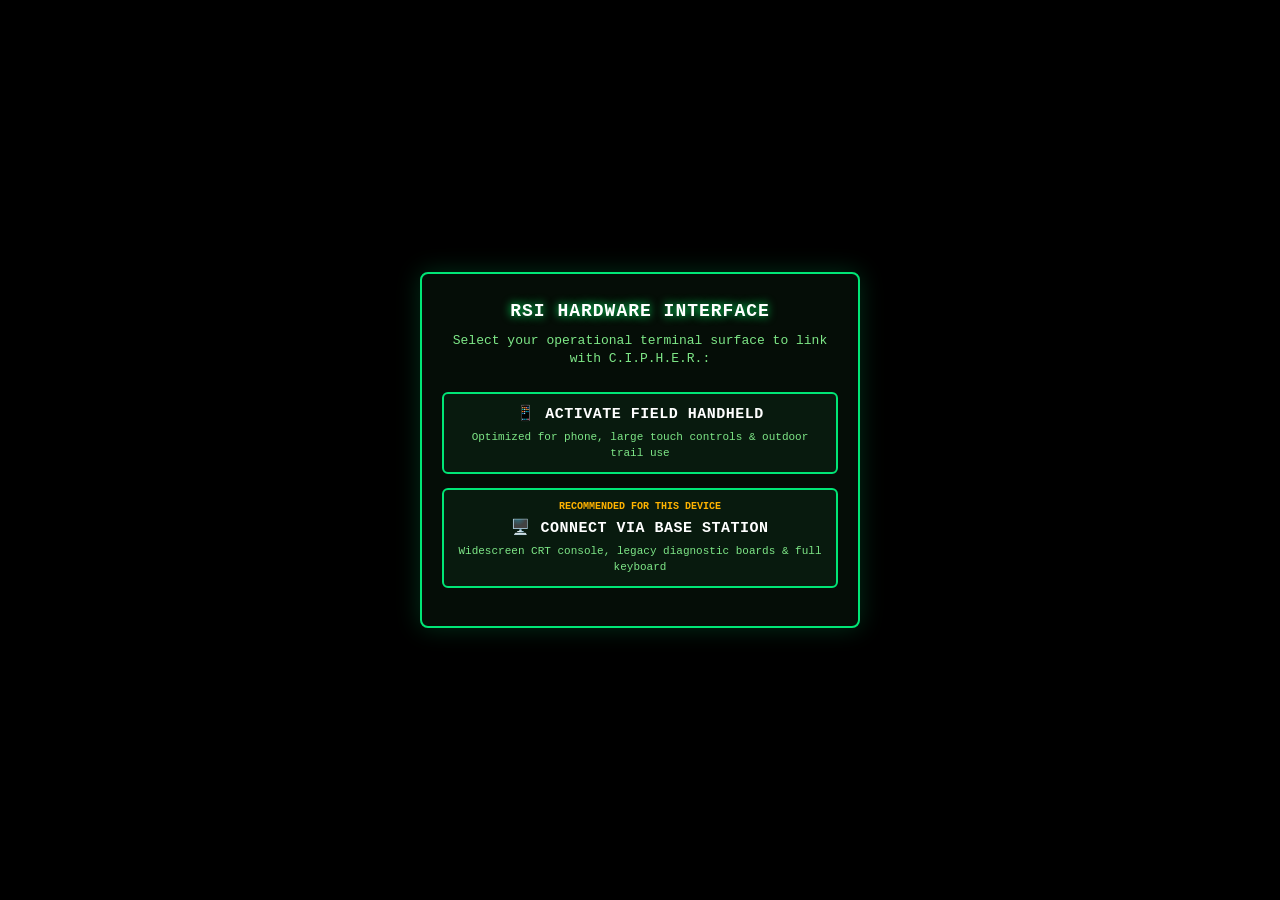
==== index.html @ c330252d "Add initial HTML structure for C.I.P.H.E.R. interface" ====
<!DOCTYPE html>
<html lang="en">
<head>
  <meta charset="UTF-8">
  <meta name="viewport" content="width=device-width, initial-scale=1.0, maximum-scale=1.0, user-scalable=no">
  <title>C.I.P.H.E.R. // Access Protocol</title>
  <link rel="stylesheet" href="css/cipher-style.css?v=3.80">
  <style>
    :root {
      --crt-bg: #050d07;
      --crt-text-dim: #7ee787;
      --crt-text-bright: #00ff66;
      --crt-amber: #ffb300;
      --crt-border: #1b5e20;
      --crt-border-bright: #00e676;
    }

    body {
      margin: 0;
      padding: 0;
      background-color: #000000;
      color: var(--crt-text-bright);
      font-family: 'Courier New', Courier, monospace;
      height: 100dvh;
      display: flex;
      align-items: center;
      justify-content: center;
      box-sizing: border-box;
      padding: 16px;
    }

    .gateway-card {
      width: 100%;
      max-width: 440px;
      background-color: var(--crt-bg);
      border: 2px solid var(--crt-border-bright);
      border-radius: 8px;
      padding: 24px 20px;
      box-shadow: 0 0 25px rgba(0, 230, 118, 0.2);
      text-align: center;
      box-sizing: border-box;
    }

    .gateway-title {
      font-size: 18px;
      font-weight: 900;
      letter-spacing: 1px;
      margin-bottom: 8px;
      color: #ffffff;
      text-shadow: 0 0 10px var(--crt-text-bright);
    }

    .gateway-subtitle {
      font-size: 13px;
      color: var(--crt-text-dim);
      margin-bottom: 24px;
      line-height: 1.4;
    }

    .surface-choice-btn {
      display: flex;
      flex-direction: column;
      align-items: center;
      justify-content: center;
      width: 100%;
      min-height: 64px;
      margin-bottom: 14px;
      background-color: #081a0e;
      border: 2px solid var(--crt-border-bright);
      border-radius: 6px;
      color: #ffffff;
      font-family: inherit;
      cursor: pointer;
      text-decoration: none;
      box-sizing: border-box;
      padding: 10px 14px;
      touch-action: manipulation;
    }

    .surface-choice-btn:active {
      background-color: var(--crt-border-bright);
      color: #000000;
    }

    .btn-headline {
      font-size: 15px;
      font-weight: 900;
      letter-spacing: 0.5px;
      margin-bottom: 4px;
    }

    .btn-subtext {
      font-size: 11px;
      color: var(--crt-text-dim);
    }
    .surface-choice-btn:active .btn-subtext {
      color: #000000;
    }

    .recommended-badge {
      font-size: 10px;
      color: var(--crt-amber);
      font-weight: bold;
      margin-bottom: 4px;
      text-transform: uppercase;
    }
  </style>
</head>
<body>

  <div class="gateway-card">
    <div class="gateway-title">RSI HARDWARE INTERFACE</div>
    <div class="gateway-subtitle">
      Select your operational terminal surface to link with C.I.P.H.E.R.:
    </div>

    <!-- Handheld Choice (Mobile-Optimized) -->
    <a href="mobile/index.html" class="surface-choice-btn" id="btn-handheld-choice">
      <span class="recommended-badge" id="badge-handheld" style="display: none;">RECOMMENDED FOR THIS DEVICE</span>
      <span class="btn-headline">📱 ACTIVATE FIELD HANDHELD</span>
      <span class="btn-subtext">Optimized for phone, large touch controls & outdoor trail use</span>
    </a>

    <!-- Base Station Choice (Desktop-Optimized) -->
    <a href="desktop/index.html" class="surface-choice-btn" id="btn-station-choice">
      <span class="recommended-badge" id="badge-station" style="display: none;">RECOMMENDED FOR THIS DEVICE</span>
      <span class="btn-headline">🖥️ CONNECT VIA BASE STATION</span>
      <span class="btn-subtext">Widescreen CRT console, legacy diagnostic boards & full keyboard</span>
    </a>
  </div>

  <script>
    // In-universe auto-detection
    const isMobile = /Android|iPhone|iPad|iPod|webOS|BlackBerry|IEMobile|Opera Mini/i.test(navigator.userAgent) 
                     || (window.innerWidth <= 768);

    if (isMobile) {
      document.getElementById('badge-handheld').style.display = 'block';
    } else {
      document.getElementById('badge-station').style.display = 'block';
    }
  </script>
</body>
</html>
---- css/cipher-style.css ----
/* ==========================================================================
   C.I.P.H.E.R. SYSTEM STYLESHEET (v3.7-LEGACY-PARITY)
   Faithful Restoration of v2.7 Usability, Cards, Typography & Font Scaling
   ========================================================================== */

:root {
  /* High-Contrast Palette (v2.7 Parity) */
  --bg-primary: #050a06;
  --bg-surface: #0a140d;
  --bg-surface-raised: #0f1e14;
  --bg-card: #0c1810;
  --border-color: #173320;
  --border-bright: #00e676;
  --border-card: #1b3822;
  
  /* Text Contrast Hierarchy */
  --text-main: #ffffff;
  --text-bright: #00e676;
  --text-dim: #7cfc9a;
  --accent-amber: #ffb300;
  --accent-alert: #ff5252;
  --accent-cyan: #38bdf8;
  
  /* Typography */
  --font-mono: 'Courier New', Courier, monospace;
  --font-ui: -apple-system, BlinkMacSystemFont, "Segoe UI", Roboto, Helvetica, Arial, sans-serif;

  /* Font Scaling Engine (Driven by Profile Menu) */
  --font-scale: 1;
  --font-base: calc(15px * var(--font-scale));
  --font-sm: calc(13px * var(--font-scale));
  --font-md: calc(16px * var(--font-scale));
  --font-lg: calc(19px * var(--font-scale));
  --font-xl: calc(23px * var(--font-scale));
}

/* Global Font Tiers */
html.font-large, body.font-large { --font-scale: 1.15; }
html.font-xl, body.font-xl { --font-scale: 1.32; }

/* Blueprint Theme */
body.theme-blueprint {
  --bg-primary: #060d17;
  --bg-surface: #0c1829;
  --bg-surface-raised: #14253d;
  --bg-card: #0f1e33;
  --border-color: #1e3a61;
  --border-bright: #38bdf8;
  --border-card: #204169;
  --text-main: #ffffff;
  --text-bright: #38bdf8;
  --text-dim: #bae6fd;
  --accent-amber: #fbbf24;
  --accent-alert: #f87171;
}

* {
  box-sizing: border-box;
  margin: 0;
  padding: 0;
  -webkit-tap-highlight-color: transparent;
}

html, body {
  width: 100%;
  height: 100dvh;
  background-color: var(--bg-primary);
  color: var(--text-main);
  font-family: var(--font-ui);
  font-size: var(--font-base);
  line-height: 1.45;
  overflow: hidden;
  user-select: none;
  touch-action: manipulation;
}

.sr-only {
  position: absolute;
  width: 1px;
  height: 1px;
  padding: 0;
  margin: -1px;
  overflow: hidden;
  clip: rect(0, 0, 0, 0);
  white-space: nowrap;
  border: 0;
}

.app-container {
  display: flex;
  flex-direction: column;
  width: 100%;
  max-width: 650px;
  height: 100dvh;
  margin: 0 auto;
  border-left: 1px solid var(--border-color);
  border-right: 1px solid var(--border-color);
  position: relative;
  background-color: var(--bg-primary);
}

/* v2.7 Header Bar */
.status-header {
  padding: 8px 12px;
  border-bottom: 1px solid var(--border-color);
  background-color: var(--bg-surface);
  display: flex;
  justify-content: space-between;
  align-items: center;
  white-space: nowrap;
  flex-shrink: 0;
}

.status-header .brand-title {
  color: var(--text-bright);
  font-family: var(--font-mono);
  font-size: var(--font-sm);
  font-weight: bold;
}

.header-status-pill {
  border: 1px solid var(--border-bright);
  padding: 2px 8px;
  border-radius: 4px;
  color: var(--text-bright);
  font-family: var(--font-mono);
  font-size: 11px;
  font-weight: bold;
  display: inline-flex;
  align-items: center;
  gap: 6px;
}

.header-status-pill .dot {
  width: 8px;
  height: 8px;
  border-radius: 50%;
  background-color: var(--text-bright);
  box-shadow: 0 0 6px var(--text-bright);
}

.header-user-tag {
  color: #ffffff;
  font-family: var(--font-mono);
  font-size: var(--font-sm);
  font-weight: bold;
}

/* Viewport Scroll Stage */
.viewport-stage {
  flex: 1;
  overflow-y: auto;
  -webkit-overflow-scrolling: touch;
  padding: 12px;
  display: flex;
  flex-direction: column;
  gap: 12px;
}

/* Category & Title Banner */
.page-title-banner {
  margin-bottom: 2px;
}

.section-category-tag {
  color: var(--accent-amber);
  font-family: var(--font-mono);
  font-size: 11px;
  font-weight: bold;
  letter-spacing: 1px;
  text-transform: uppercase;
  margin-bottom: 2px;
}

.page-main-heading {
  font-size: var(--font-xl);
  font-weight: bold;
  color: #ffffff;
  font-family: var(--font-ui);
  margin-bottom: 4px;
}

.page-description {
  font-size: var(--font-base);
  color: var(--text-bright);
  font-weight: 500;
  line-height: 1.4;
}

/* v2.7 Item Cards with Left-Anchor Icon Tiles */
.item-card {
  background-color: var(--bg-card);
  border: 1.5px solid var(--border-card);
  border-radius: 8px;
  padding: 12px;
  display: flex;
  align-items: flex-start;
  gap: 14px;
  transition: border-color 0.15s ease;
}

.item-card:hover, .item-card:focus-within {
  border-color: var(--border-bright);
}

.item-icon-tile {
  width: 48px;
  height: 48px;
  min-width: 48px;
  min-height: 48px;
  background-color: #06110a;
  border: 1px solid var(--border-color);
  border-radius: 6px;
  display: flex;
  align-items: center;
  justify-content: center;
  font-size: 24px;
  flex-shrink: 0;
}

.item-content {
  flex: 1;
  display: flex;
  flex-direction: column;
  gap: 3px;
}

.item-title {
  font-size: var(--font-md);
  font-weight: bold;
  color: #ffffff;
  font-family: var(--font-ui);
}

.item-subtitle {
  font-size: var(--font-sm);
  color: var(--accent-cyan);
  font-family: var(--font-mono);
}

.item-badge-pill {
  align-self: flex-start;
  background-color: #121f14;
  border: 1px solid var(--accent-amber);
  color: var(--accent-amber);
  font-family: var(--font-mono);
  font-size: 11px;
  font-weight: bold;
  padding: 2px 6px;
  border-radius: 4px;
  margin-top: 4px;
  letter-spacing: 0.5px;
}

/* Standard Panels */
.cipher-panel {
  background-color: var(--bg-surface);
  border: 1.5px solid var(--border-color);
  border-radius: 8px;
  padding: 14px;
}

.panel-header {
  font-size: var(--font-sm);
  font-weight: bold;
  color: var(--accent-amber);
  text-transform: uppercase;
  margin-bottom: 8px;
  display: flex;
  justify-content: space-between;
  align-items: center;
  border-bottom: 1px dashed var(--border-color);
  padding-bottom: 4px;
  font-family: var(--font-mono);
}

/* Buttons */
.btn-cipher {
  background-color: var(--bg-surface-raised);
  color: var(--text-main);
  border: 1px solid var(--border-color);
  min-height: 44px;
  padding: 10px 16px;
  font-family: var(--font-ui);
  font-size: var(--font-md);
  font-weight: bold;
  cursor: pointer;
  text-transform: uppercase;
  display: inline-flex;
  align-items: center;
  justify-content: center;
  gap: 8px;
  border-radius: 6px;
  white-space: nowrap;
  touch-action: manipulation;
}

.btn-cipher:hover, .btn-cipher:focus {
  background-color: var(--border-color);
  border-color: var(--border-bright);
  outline: none;
}

.btn-cipher.primary-solid {
  background-color: var(--border-bright);
  color: #000000;
  border: none;
  font-weight: 800;
  width: 100%;
}

.btn-cipher.primary-solid:hover {
  background-color: #38ef7d;
}

/* Form Inputs */
.cipher-input {
  min-height: 44px;
  background-color: #ffffff;
  border: 2px solid var(--border-bright);
  color: #000000;
  font-family: var(--font-mono);
  font-size: var(--font-md);
  font-weight: bold;
  padding: 0 12px;
  border-radius: 4px;
  text-transform: uppercase;
  outline: none;
}

/* v2.7 Solid Pill Bottom Navigation Strip */
.nav-anchor-strip {
  display: flex;
  width: 100%;
  height: calc(56px + env(safe-area-inset-bottom, 0px));
  padding: 6px 8px env(safe-area-inset-bottom, 0px) 8px;
  border-top: 1px solid var(--border-color);
  background-color: var(--bg-surface);
  z-index: 20;
  gap: 6px;
  flex-shrink: 0;
}

.nav-tab {
  flex: 1 1 25%;
  min-height: 44px;
  display: flex;
  align-items: center;
  justify-content: center;
  background-color: var(--bg-surface-raised);
  border: 1px solid var(--border-color);
  border-radius: 6px;
  color: var(--text-dim);
  font-family: var(--font-ui);
  font-size: 13px;
  font-weight: bold;
  cursor: pointer;
  text-transform: uppercase;
  text-decoration: none;
  gap: 6px;
}

.nav-tab.active {
  background-color: var(--border-bright);
  color: #000000;
  border-color: var(--border-bright);
}

.nav-tab.active .ui-icon-nav {
  stroke: #000000;
}

.ui-icon-nav {
  width: 18px;
  height: 18px;
  stroke: currentColor;
  stroke-width: 2.2;
  fill: none;
  flex-shrink: 0;
}

/* CB Radio Dock */
.rat-comms-dock {
  background-color: var(--bg-surface-raised);
  border-top: 1.5px solid var(--border-bright);
  padding: 8px 12px;
  display: flex;
  align-items: center;
  gap: 10px;
  font-size: var(--font-sm);
  flex-shrink: 0;
}

.rat-comms-channel {
  background-color: var(--bg-primary);
  border: 1px solid var(--border-color);
  padding: 2px 6px;
  border-radius: 4px;
  color: var(--accent-amber);
  font-weight: bold;
  font-size: 12px;
  font-family: var(--font-mono);
}

.s-meter-block {
  display: flex;
  align-items: center;
  gap: 3px;
  font-size: 11px;
  color: var(--text-dim);
}

.s-meter-bar { display: flex; gap: 2px; }
.s-meter-seg { width: 4px; height: 12px; background-color: var(--border-color); }
.s-meter-seg.lit { background-color: var(--text-bright); }
.s-meter-seg.peak { background-color: var(--accent-alert); }

.rat-comms-ticker {
  flex: 1;
  overflow: hidden;
  white-space: nowrap;
  text-overflow: ellipsis;
  color: #ffffff;
  font-family: var(--font-mono);
  font-weight: bold;
}
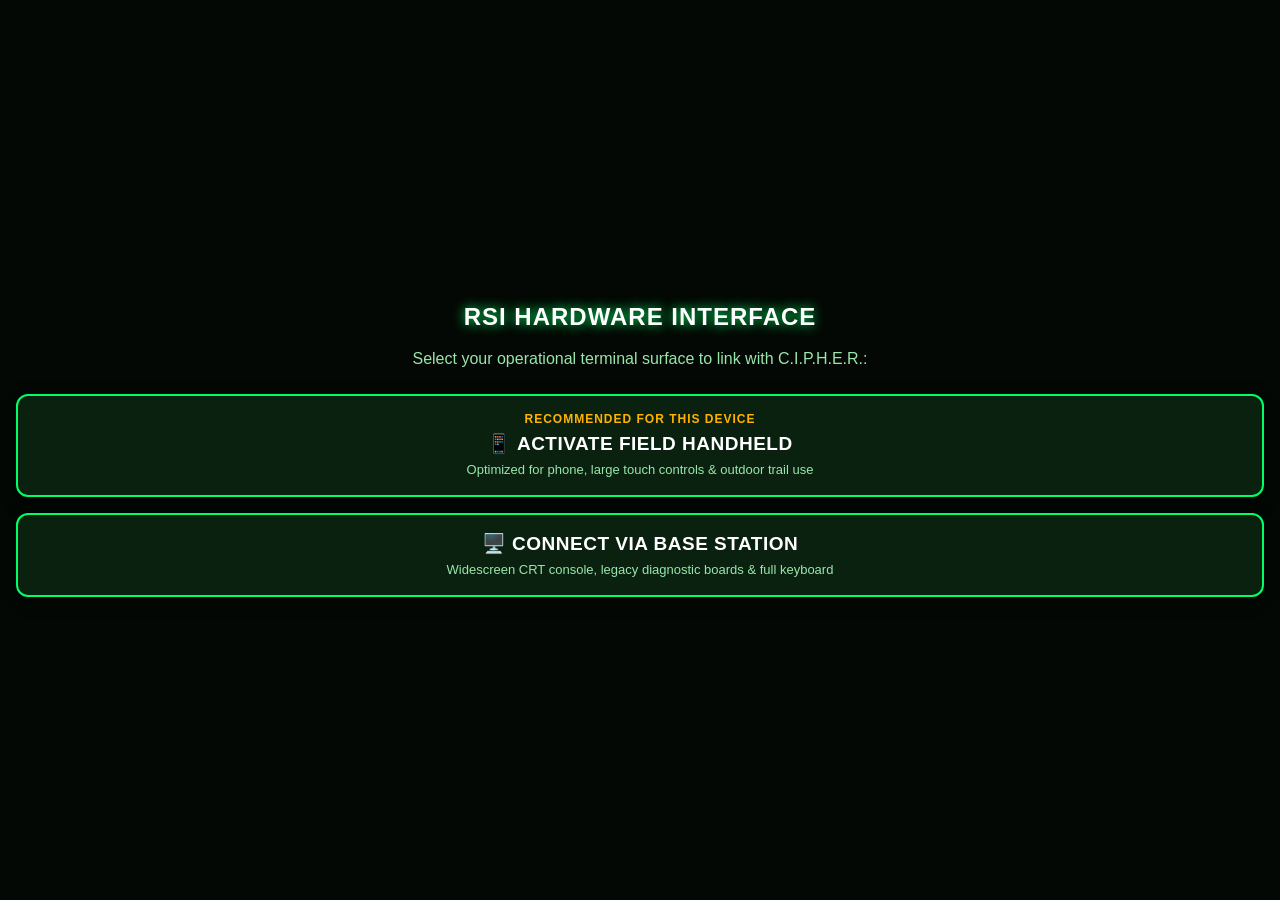
==== commit 3ddda8b0: "Update viewport meta and style properties in index.html" ====
--- a/index.html
+++ b/index.html
@@ -2,59 +2,59 @@
 <html lang="en">
 <head>
   <meta charset="UTF-8">
-  <meta name="viewport" content="width=device-width, initial-scale=1.0, maximum-scale=1.0, user-scalable=no">
+  <meta name="viewport" content="width=device-width, initial-scale=1.0, maximum-scale=1.0, user-scalable=no, viewport-fit=cover">
   <title>C.I.P.H.E.R. // Access Protocol</title>
-  <link rel="stylesheet" href="css/cipher-style.css?v=3.80">
   <style>
     :root {
-      --crt-bg: #050d07;
-      --crt-text-dim: #7ee787;
+      --crt-bg: #030804;
+      --crt-text-dim: #99e6aa;
       --crt-text-bright: #00ff66;
       --crt-amber: #ffb300;
       --crt-border: #1b5e20;
-      --crt-border-bright: #00e676;
+      --crt-border-bright: #00ff66;
+    }
+
+    * {
+      box-sizing: border-box;
+      -webkit-tap-highlight-color: transparent;
     }
 
     body {
       margin: 0;
       padding: 0;
-      background-color: #000000;
+      width: 100%;
+      height: 100dvh;
+      background-color: var(--crt-bg);
       color: var(--crt-text-bright);
-      font-family: 'Courier New', Courier, monospace;
-      height: 100dvh;
+      font-family: -apple-system, BlinkMacSystemFont, "Segoe UI", Roboto, sans-serif;
       display: flex;
-      align-items: center;
+      flex-direction: column;
       justify-content: center;
-      box-sizing: border-box;
-      padding: 16px;
+      padding: 20px 16px calc(20px + env(safe-area-inset-bottom, 12px));
     }
 
     .gateway-card {
       width: 100%;
-      max-width: 440px;
-      background-color: var(--crt-bg);
-      border: 2px solid var(--crt-border-bright);
-      border-radius: 8px;
-      padding: 24px 20px;
-      box-shadow: 0 0 25px rgba(0, 230, 118, 0.2);
-      text-align: center;
-      box-sizing: border-box;
+      display: flex;
+      flex-direction: column;
+      gap: 16px;
     }
 
     .gateway-title {
-      font-size: 18px;
+      font-size: 24px;
       font-weight: 900;
       letter-spacing: 1px;
-      margin-bottom: 8px;
       color: #ffffff;
-      text-shadow: 0 0 10px var(--crt-text-bright);
+      text-shadow: 0 0 12px var(--crt-text-bright);
+      text-align: center;
     }
 
     .gateway-subtitle {
-      font-size: 13px;
+      font-size: 16px;
       color: var(--crt-text-dim);
-      margin-bottom: 24px;
-      line-height: 1.4;
+      line-height: 1.45;
+      text-align: center;
+      margin-bottom: 8px;
     }
 
     .surface-choice-btn {
@@ -63,18 +63,15 @@
       align-items: center;
       justify-content: center;
       width: 100%;
-      min-height: 64px;
-      margin-bottom: 14px;
-      background-color: #081a0e;
-      border: 2px solid var(--crt-border-bright);
-      border-radius: 6px;
+      min-height: 84px;
+      background-color: #0a2110;
+      border: 2.5px solid var(--crt-border-bright);
+      border-radius: 12px;
       color: #ffffff;
-      font-family: inherit;
-      cursor: pointer;
       text-decoration: none;
-      box-sizing: border-box;
-      padding: 10px 14px;
+      padding: 16px 14px;
       touch-action: manipulation;
+      box-shadow: 0 4px 15px rgba(0, 0, 0, 0.5);
     }
 
     .surface-choice-btn:active {
@@ -83,26 +80,29 @@
     }
 
     .btn-headline {
-      font-size: 15px;
+      font-size: 19px;
       font-weight: 900;
       letter-spacing: 0.5px;
-      margin-bottom: 4px;
+      margin-bottom: 6px;
+      text-align: center;
     }
 
     .btn-subtext {
-      font-size: 11px;
+      font-size: 13px;
       color: var(--crt-text-dim);
+      text-align: center;
+      line-height: 1.35;
     }
     .surface-choice-btn:active .btn-subtext {
       color: #000000;
     }
 
     .recommended-badge {
-      font-size: 10px;
+      font-size: 12px;
       color: var(--crt-amber);
-      font-weight: bold;
-      margin-bottom: 4px;
-      text-transform: uppercase;
+      font-weight: 900;
+      margin-bottom: 6px;
+      letter-spacing: 1px;
     }
   </style>
 </head>
@@ -115,30 +115,18 @@
     </div>
 
     <!-- Handheld Choice (Mobile-Optimized) -->
-    <a href="mobile/index.html" class="surface-choice-btn" id="btn-handheld-choice">
-      <span class="recommended-badge" id="badge-handheld" style="display: none;">RECOMMENDED FOR THIS DEVICE</span>
+    <a href="mobile/index.html" class="surface-choice-btn">
+      <span class="recommended-badge" id="badge-handheld">RECOMMENDED FOR THIS DEVICE</span>
       <span class="btn-headline">📱 ACTIVATE FIELD HANDHELD</span>
       <span class="btn-subtext">Optimized for phone, large touch controls & outdoor trail use</span>
     </a>
 
     <!-- Base Station Choice (Desktop-Optimized) -->
-    <a href="desktop/index.html" class="surface-choice-btn" id="btn-station-choice">
-      <span class="recommended-badge" id="badge-station" style="display: none;">RECOMMENDED FOR THIS DEVICE</span>
+    <a href="desktop/index.html" class="surface-choice-btn">
       <span class="btn-headline">🖥️ CONNECT VIA BASE STATION</span>
       <span class="btn-subtext">Widescreen CRT console, legacy diagnostic boards & full keyboard</span>
     </a>
   </div>
 
-  <script>
-    // In-universe auto-detection
-    const isMobile = /Android|iPhone|iPad|iPod|webOS|BlackBerry|IEMobile|Opera Mini/i.test(navigator.userAgent) 
-                     || (window.innerWidth <= 768);
-
-    if (isMobile) {
-      document.getElementById('badge-handheld').style.display = 'block';
-    } else {
-      document.getElementById('badge-station').style.display = 'block';
-    }
-  </script>
 </body>
 </html>
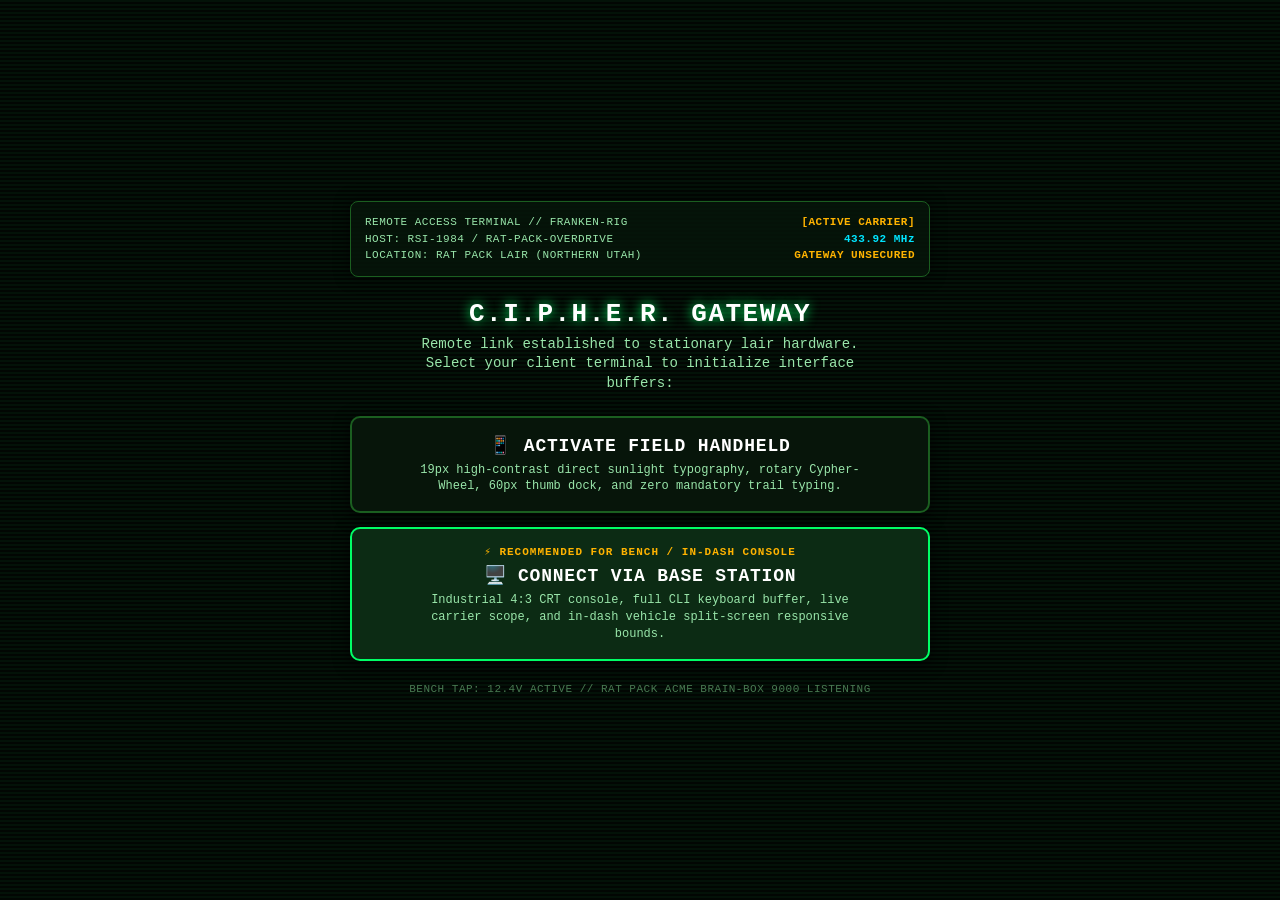
==== commit 5d6c5817: "Update title and styles in index.html" ====
--- a/index.html
+++ b/index.html
@@ -3,58 +3,123 @@
 <head>
   <meta charset="UTF-8">
   <meta name="viewport" content="width=device-width, initial-scale=1.0, maximum-scale=1.0, user-scalable=no, viewport-fit=cover">
-  <title>C.I.P.H.E.R. // Access Protocol</title>
+  <title>C.I.P.H.E.R. // Remote Gateway</title>
   <style>
     :root {
       --crt-bg: #030804;
+      --crt-panel: #07150a;
       --crt-text-dim: #99e6aa;
       --crt-text-bright: #00ff66;
       --crt-amber: #ffb300;
+      --crt-cyan: #00e5ff;
       --crt-border: #1b5e20;
       --crt-border-bright: #00ff66;
+      --crt-scanline: rgba(0, 255, 102, 0.04);
     }
 
     * {
       box-sizing: border-box;
       -webkit-tap-highlight-color: transparent;
-    }
-
-    body {
       margin: 0;
       padding: 0;
-      width: 100%;
-      height: 100dvh;
+    }
+
+    body {
+      width: 100%;
+      min-height: 100dvh;
       background-color: var(--crt-bg);
       color: var(--crt-text-bright);
-      font-family: -apple-system, BlinkMacSystemFont, "Segoe UI", Roboto, sans-serif;
+      font-family: -apple-system, BlinkMacSystemFont, "Segoe UI", Roboto, "Courier New", monospace;
       display: flex;
       flex-direction: column;
       justify-content: center;
-      padding: 20px 16px calc(20px + env(safe-area-inset-bottom, 12px));
-    }
-
-    .gateway-card {
-      width: 100%;
-      display: flex;
-      flex-direction: column;
-      gap: 16px;
+      align-items: center;
+      padding: 20px 16px calc(24px + env(safe-area-inset-bottom, 12px));
+      position: relative;
+      overflow-x: hidden;
+    }
+
+    /* Ambient CRT Scanline Overlay */
+    body::before {
+      content: " ";
+      display: block;
+      position: absolute;
+      top: 0; left: 0; bottom: 0; right: 0;
+      background: linear-gradient(var(--crt-scanline) 50%, rgba(0, 0, 0, 0.25) 50%);
+      background-size: 100% 4px;
+      z-index: 10;
+      pointer-events: none;
+    }
+
+    .gateway-container {
+      width: 100%;
+      max-width: 580px;
+      display: flex;
+      flex-direction: column;
+      gap: 18px;
+      position: relative;
+      z-index: 20;
+    }
+
+    /* Remote Franken-Rig Telemetry Frame */
+    .rig-status-banner {
+      border: 1px solid var(--crt-border);
+      background-color: rgba(7, 21, 10, 0.85);
+      border-radius: 8px;
+      padding: 12px 14px;
+      font-family: "Courier New", Courier, monospace;
+      font-size: 11px;
+      line-height: 1.5;
+      letter-spacing: 0.5px;
+      color: var(--crt-text-dim);
+      box-shadow: 0 0 15px rgba(0, 0, 0, 0.6);
+    }
+
+    .rig-status-row {
+      display: flex;
+      justify-content: space-between;
+      flex-wrap: wrap;
+      gap: 4px;
+    }
+
+    .rig-tag-alert {
+      color: var(--crt-amber);
+      font-weight: 900;
+    }
+
+    .rig-tag-cyan {
+      color: var(--crt-cyan);
+      font-weight: 700;
+    }
+
+    .header-box {
+      text-align: center;
+      padding: 4px 0;
     }
 
     .gateway-title {
-      font-size: 24px;
-      font-weight: 900;
-      letter-spacing: 1px;
+      font-size: 26px;
+      font-weight: 900;
+      letter-spacing: 1.5px;
       color: #ffffff;
       text-shadow: 0 0 12px var(--crt-text-bright);
-      text-align: center;
+      margin-bottom: 6px;
     }
 
     .gateway-subtitle {
-      font-size: 16px;
+      font-size: 14px;
       color: var(--crt-text-dim);
-      line-height: 1.45;
-      text-align: center;
-      margin-bottom: 8px;
+      line-height: 1.4;
+      max-width: 480px;
+      margin: 0 auto;
+    }
+
+    /* Surface Selection Controls */
+    .button-stack {
+      display: flex;
+      flex-direction: column;
+      gap: 14px;
+      width: 100%;
     }
 
     .surface-choice-btn {
@@ -63,15 +128,21 @@
       align-items: center;
       justify-content: center;
       width: 100%;
-      min-height: 84px;
-      background-color: #0a2110;
-      border: 2.5px solid var(--crt-border-bright);
-      border-radius: 12px;
+      min-height: 88px;
+      background-color: var(--crt-panel);
+      border: 2px solid var(--crt-border);
+      border-radius: 10px;
       color: #ffffff;
       text-decoration: none;
       padding: 16px 14px;
       touch-action: manipulation;
-      box-shadow: 0 4px 15px rgba(0, 0, 0, 0.5);
+      transition: border-color 0.2s, background-color 0.2s, box-shadow 0.2s;
+      box-shadow: 0 4px 16px rgba(0, 0, 0, 0.7);
+    }
+
+    .surface-choice-btn:hover {
+      border-color: var(--crt-border-bright);
+      box-shadow: 0 0 16px rgba(0, 255, 102, 0.25);
     }
 
     .surface-choice-btn:active {
@@ -79,54 +150,129 @@
       color: #000000;
     }
 
+    .surface-choice-btn.recommended {
+      border-color: var(--crt-border-bright);
+      background-color: #0c2b14;
+    }
+
+    .recommended-badge {
+      display: none;
+      font-size: 11px;
+      color: var(--crt-amber);
+      font-weight: 900;
+      letter-spacing: 1px;
+      margin-bottom: 6px;
+      font-family: "Courier New", Courier, monospace;
+    }
+
+    .surface-choice-btn.recommended .recommended-badge {
+      display: block;
+    }
+
     .btn-headline {
-      font-size: 19px;
-      font-weight: 900;
-      letter-spacing: 0.5px;
+      font-size: 18px;
+      font-weight: 900;
+      letter-spacing: 0.8px;
       margin-bottom: 6px;
       text-align: center;
+      display: flex;
+      align-items: center;
+      gap: 8px;
     }
 
     .btn-subtext {
-      font-size: 13px;
+      font-size: 12px;
       color: var(--crt-text-dim);
       text-align: center;
-      line-height: 1.35;
-    }
+      line-height: 1.4;
+      max-width: 440px;
+    }
+
     .surface-choice-btn:active .btn-subtext {
       color: #000000;
     }
 
-    .recommended-badge {
-      font-size: 12px;
-      color: var(--crt-amber);
-      font-weight: 900;
-      margin-bottom: 6px;
-      letter-spacing: 1px;
+    .footer-note {
+      text-align: center;
+      font-size: 11px;
+      color: #497a52;
+      font-family: "Courier New", Courier, monospace;
+      letter-spacing: 0.5px;
+      padding-top: 4px;
     }
   </style>
 </head>
 <body>
 
-  <div class="gateway-card">
-    <div class="gateway-title">RSI HARDWARE INTERFACE</div>
-    <div class="gateway-subtitle">
-      Select your operational terminal surface to link with C.I.P.H.E.R.:
-    </div>
-
-    <!-- Handheld Choice (Mobile-Optimized) -->
-    <a href="mobile/index.html" class="surface-choice-btn">
-      <span class="recommended-badge" id="badge-handheld">RECOMMENDED FOR THIS DEVICE</span>
-      <span class="btn-headline">📱 ACTIVATE FIELD HANDHELD</span>
-      <span class="btn-subtext">Optimized for phone, large touch controls & outdoor trail use</span>
-    </a>
-
-    <!-- Base Station Choice (Desktop-Optimized) -->
-    <a href="desktop/index.html" class="surface-choice-btn">
-      <span class="btn-headline">🖥️ CONNECT VIA BASE STATION</span>
-      <span class="btn-subtext">Widescreen CRT console, legacy diagnostic boards & full keyboard</span>
-    </a>
-  </div>
+  <main class="gateway-container">
+    <!-- Live Remote Telemetry & Rig Ingress Frame -->
+    <header class="rig-status-banner">
+      <div class="rig-status-row">
+        <span>REMOTE ACCESS TERMINAL // FRANKEN-RIG</span>
+        <span class="rig-tag-alert">[ACTIVE CARRIER]</span>
+      </div>
+      <div class="rig-status-row">
+        <span>HOST: RSI-1984 / RAT-PACK-OVERDRIVE</span>
+        <span class="rig-tag-cyan">433.92 MHz</span>
+      </div>
+      <div class="rig-status-row">
+        <span>LOCATION: RAT PACK LAIR (NORTHERN UTAH)</span>
+        <span class="rig-tag-alert">GATEWAY UNSECURED</span>
+      </div>
+    </header>
+
+    <section class="header-box">
+      <h1 class="gateway-title">C.I.P.H.E.R. GATEWAY</h1>
+      <p class="gateway-subtitle">
+        Remote link established to stationary lair hardware. Select your client terminal to initialize interface buffers:
+      </p>
+    </section>
+
+    <!-- Surface Routing Selection -->
+    <nav class="button-stack">
+      <!-- Field Handheld Target -->
+      <a href="mobile/index.html" class="surface-choice-btn" id="btn-handheld">
+        <span class="recommended-badge" id="badge-handheld">⚡ RECOMMENDED FOR TRAIL HARDWARE</span>
+        <span class="btn-headline">📱 ACTIVATE FIELD HANDHELD</span>
+        <span class="btn-subtext">19px high-contrast direct sunlight typography, rotary Cypher-Wheel, 60px thumb dock, and zero mandatory trail typing.</span>
+      </a>
+
+      <!-- Base Station Target -->
+      <a href="desktop/index.html" class="surface-choice-btn" id="btn-desktop">
+        <span class="recommended-badge" id="badge-desktop">⚡ RECOMMENDED FOR BENCH / IN-DASH CONSOLE</span>
+        <span class="btn-headline">🖥️ CONNECT VIA BASE STATION</span>
+        <span class="btn-subtext">Industrial 4:3 CRT console, full CLI keyboard buffer, live carrier scope, and in-dash vehicle split-screen responsive bounds.</span>
+      </a>
+    </nav>
+
+    <footer class="footer-note">
+      BENCH TAP: 12.4V ACTIVE // RAT PACK ACME BRAIN-BOX 9000 LISTENING
+    </footer>
+  </main>
+
+  <script>
+    (function routeIngressParams() {
+      // Preserve query parameters (e.g. ?token=, ?key=, ?restore=, ?inject=) across client selection
+      const searchParams = window.location.search;
+      const handheldLink = document.getElementById('btn-handheld');
+      const desktopLink = document.getElementById('btn-desktop');
+
+      if (searchParams) {
+        handheldLink.href = 'mobile/index.html' + searchParams;
+        desktopLink.href = 'desktop/index.html' + searchParams;
+      }
+
+      // Context detection: surface prioritization based on pointer & screen bounds
+      const isMobile = window.matchMedia('(max-width: 768px), (pointer: coarse)').matches;
+      if (isMobile) {
+        handheldLink.classList.add('recommended');
+        desktopLink.classList.remove('recommended');
+      } else {
+        desktopLink.classList.add('recommended');
+        handheldLink.classList.remove('recommended');
+      }
+    })();
+  </script>
 
 </body>
 </html>
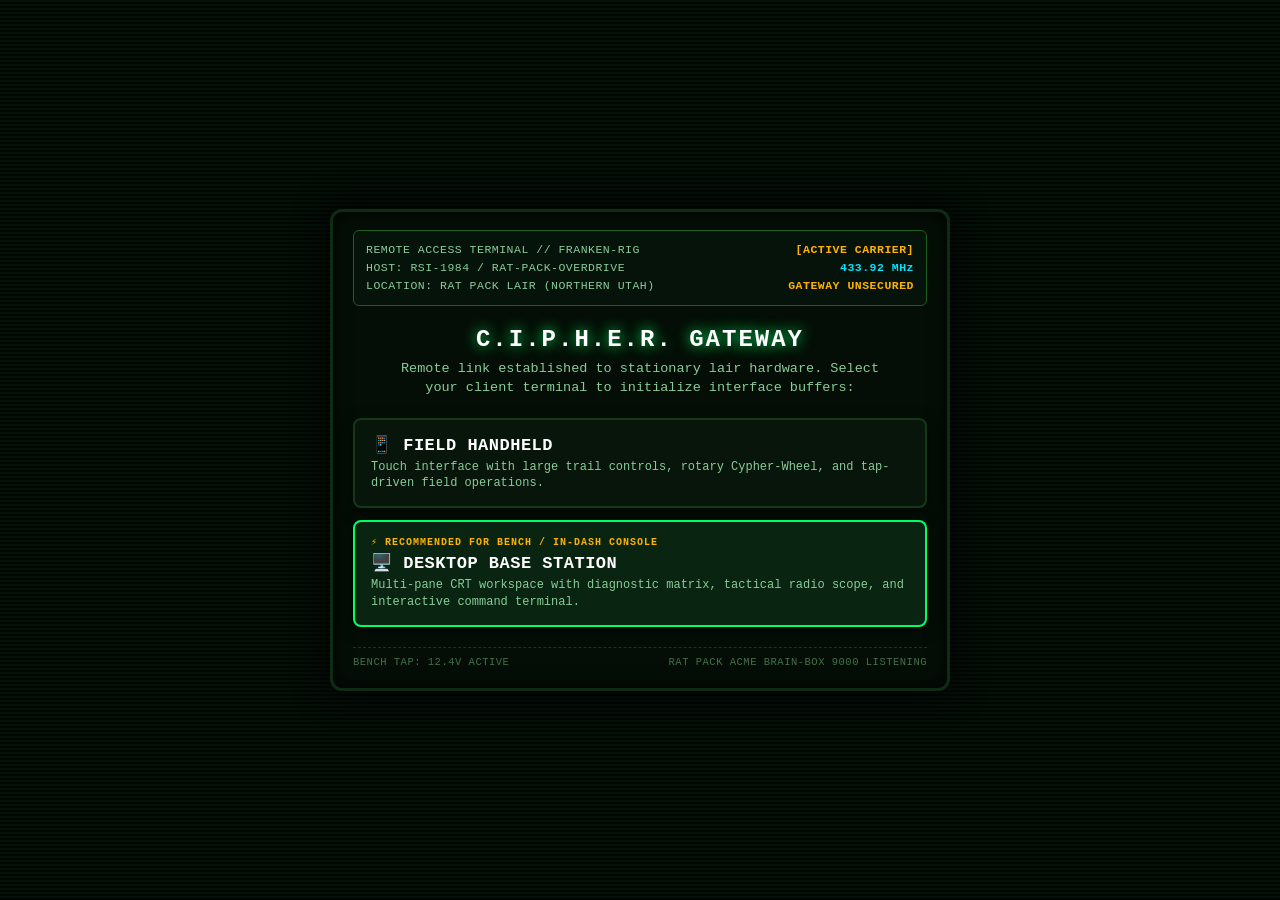
==== commit 9b7ae40e: "Refactor styles and update HTML structure" ====
--- a/index.html
+++ b/index.html
@@ -8,13 +8,14 @@
     :root {
       --crt-bg: #030804;
       --crt-panel: #07150a;
-      --crt-text-dim: #99e6aa;
+      --crt-panel-border: #13381a;
+      --crt-text-dim: #88cc99;
       --crt-text-bright: #00ff66;
       --crt-amber: #ffb300;
       --crt-cyan: #00e5ff;
       --crt-border: #1b5e20;
       --crt-border-bright: #00ff66;
-      --crt-scanline: rgba(0, 255, 102, 0.04);
+      --crt-scanline: rgba(0, 255, 102, 0.035);
     }
 
     * {
@@ -34,7 +35,7 @@
       flex-direction: column;
       justify-content: center;
       align-items: center;
-      padding: 20px 16px calc(24px + env(safe-area-inset-bottom, 12px));
+      padding: 16px;
       position: relative;
       overflow-x: hidden;
     }
@@ -45,34 +46,39 @@
       display: block;
       position: absolute;
       top: 0; left: 0; bottom: 0; right: 0;
-      background: linear-gradient(var(--crt-scanline) 50%, rgba(0, 0, 0, 0.25) 50%);
+      background: linear-gradient(var(--crt-scanline) 50%, rgba(0, 0, 0, 0.28) 50%);
       background-size: 100% 4px;
       z-index: 10;
       pointer-events: none;
     }
 
-    .gateway-container {
+    /* Tactical Bezel Container */
+    .gateway-bezel {
       width: 100%;
-      max-width: 580px;
-      display: flex;
-      flex-direction: column;
-      gap: 18px;
+      max-width: 620px;
+      background: #040e06;
+      border: 3px solid #0f2b14;
+      border-radius: 12px;
+      box-shadow: 0 0 35px rgba(0, 0, 0, 0.9), inset 0 0 20px rgba(0, 0, 0, 0.8);
+      padding: 18px 20px 20px;
+      display: flex;
+      flex-direction: column;
+      gap: 16px;
       position: relative;
       z-index: 20;
     }
 
-    /* Remote Franken-Rig Telemetry Frame */
+    /* Hardware Rig Header */
     .rig-status-banner {
-      border: 1px solid var(--crt-border);
-      background-color: rgba(7, 21, 10, 0.85);
-      border-radius: 8px;
-      padding: 12px 14px;
+      border: 1.5px solid var(--crt-border);
+      background-color: rgba(7, 21, 10, 0.9);
+      border-radius: 6px;
+      padding: 10px 12px;
       font-family: "Courier New", Courier, monospace;
-      font-size: 11px;
-      line-height: 1.5;
+      font-size: 11.5px;
+      line-height: 1.55;
       letter-spacing: 0.5px;
       color: var(--crt-text-dim);
-      box-shadow: 0 0 15px rgba(0, 0, 0, 0.6);
     }
 
     .rig-status-row {
@@ -98,70 +104,103 @@
     }
 
     .gateway-title {
-      font-size: 26px;
+      font-size: 24px;
       font-weight: 900;
-      letter-spacing: 1.5px;
+      letter-spacing: 2px;
       color: #ffffff;
-      text-shadow: 0 0 12px var(--crt-text-bright);
+      text-shadow: 0 0 14px var(--crt-text-bright);
       margin-bottom: 6px;
     }
 
     .gateway-subtitle {
-      font-size: 14px;
+      font-size: 13.5px;
       color: var(--crt-text-dim);
-      line-height: 1.4;
-      max-width: 480px;
+      line-height: 1.45;
+      max-width: 500px;
       margin: 0 auto;
+    }
+
+    /* Auto-Route Ingress Intercept Notification */
+    .auto-route-card {
+      display: none;
+      background: rgba(255, 179, 0, 0.08);
+      border: 1.5px solid var(--crt-amber);
+      border-radius: 8px;
+      padding: 12px 14px;
+      text-align: center;
+      font-size: 13px;
+      color: #ffffff;
+      flex-direction: column;
+      gap: 8px;
+    }
+
+    .auto-route-card.active {
+      display: flex;
+    }
+
+    .btn-abort-autoroute {
+      background: none;
+      border: 1px solid var(--crt-amber);
+      color: var(--crt-amber);
+      padding: 4px 10px;
+      font-size: 11px;
+      font-weight: 800;
+      border-radius: 4px;
+      cursor: pointer;
+      align-self: center;
+      touch-action: manipulation;
     }
 
     /* Surface Selection Controls */
     .button-stack {
       display: flex;
       flex-direction: column;
-      gap: 14px;
+      gap: 12px;
       width: 100%;
     }
 
     .surface-choice-btn {
       display: flex;
       flex-direction: column;
-      align-items: center;
+      align-items: flex-start;
       justify-content: center;
       width: 100%;
-      min-height: 88px;
+      min-height: 78px;
       background-color: var(--crt-panel);
-      border: 2px solid var(--crt-border);
-      border-radius: 10px;
+      border: 2px solid var(--crt-panel-border);
+      border-radius: 8px;
       color: #ffffff;
       text-decoration: none;
-      padding: 16px 14px;
+      padding: 14px 16px;
       touch-action: manipulation;
-      transition: border-color 0.2s, background-color 0.2s, box-shadow 0.2s;
-      box-shadow: 0 4px 16px rgba(0, 0, 0, 0.7);
+      transition: border-color 0.18s, background-color 0.18s, transform 0.1s;
+      box-shadow: 0 4px 14px rgba(0, 0, 0, 0.6);
+      position: relative;
     }
 
     .surface-choice-btn:hover {
       border-color: var(--crt-border-bright);
-      box-shadow: 0 0 16px rgba(0, 255, 102, 0.25);
+      background-color: #0c2b14;
     }
 
     .surface-choice-btn:active {
+      transform: scale(0.99);
       background-color: var(--crt-border-bright);
       color: #000000;
     }
 
     .surface-choice-btn.recommended {
       border-color: var(--crt-border-bright);
-      background-color: #0c2b14;
+      background-color: #092410;
     }
 
     .recommended-badge {
       display: none;
-      font-size: 11px;
+      font-size: 10px;
       color: var(--crt-amber);
       font-weight: 900;
       letter-spacing: 1px;
-      margin-bottom: 6px;
+      margin-bottom: 4px;
       font-family: "Courier New", Courier, monospace;
     }
 
@@ -170,22 +209,20 @@
     }
 
     .btn-headline {
-      font-size: 18px;
+      font-size: 17px;
       font-weight: 900;
-      letter-spacing: 0.8px;
-      margin-bottom: 6px;
-      text-align: center;
+      letter-spacing: 0.5px;
       display: flex;
       align-items: center;
       gap: 8px;
+      margin-bottom: 4px;
     }
 
     .btn-subtext {
       font-size: 12px;
       color: var(--crt-text-dim);
-      text-align: center;
       line-height: 1.4;
-      max-width: 440px;
+      text-align: left;
     }
 
     .surface-choice-btn:active .btn-subtext {
@@ -193,19 +230,23 @@
     }
 
     .footer-note {
-      text-align: center;
-      font-size: 11px;
-      color: #497a52;
+      display: flex;
+      justify-content: space-between;
+      align-items: center;
+      font-size: 10.5px;
+      color: #43704b;
       font-family: "Courier New", Courier, monospace;
       letter-spacing: 0.5px;
-      padding-top: 4px;
+      border-top: 1px dashed #13381a;
+      padding-top: 8px;
+      margin-top: 4px;
     }
   </style>
 </head>
 <body>
 
-  <main class="gateway-container">
-    <!-- Live Remote Telemetry & Rig Ingress Frame -->
+  <main class="gateway-bezel">
+    <!-- Physical Rig Header & Telemetry Frame -->
     <header class="rig-status-banner">
       <div class="rig-status-row">
         <span>REMOTE ACCESS TERMINAL // FRANKEN-RIG</span>
@@ -228,41 +269,59 @@
       </p>
     </section>
 
+    <!-- Auto-Route Intercept Card (Activates when inbound field token is detected on mobile) -->
+    <div class="auto-route-card" id="auto-route-panel">
+      <span>Field token detected in carrier link. Initializing Handheld Terminal in <strong id="countdown-timer">2</strong>s...</span>
+      <button class="btn-abort-autoroute" id="btn-abort-autoroute" onclick="abortAutoRoute()">CANCEL AUTO-CONNECT</button>
+    </div>
+
     <!-- Surface Routing Selection -->
     <nav class="button-stack">
       <!-- Field Handheld Target -->
       <a href="mobile/index.html" class="surface-choice-btn" id="btn-handheld">
-        <span class="recommended-badge" id="badge-handheld">⚡ RECOMMENDED FOR TRAIL HARDWARE</span>
-        <span class="btn-headline">📱 ACTIVATE FIELD HANDHELD</span>
-        <span class="btn-subtext">19px high-contrast direct sunlight typography, rotary Cypher-Wheel, 60px thumb dock, and zero mandatory trail typing.</span>
+        <span class="recommended-badge" id="badge-handheld">⚡ RECOMMENDED FOR MOBILE HARDWARE</span>
+        <span class="btn-headline">📱 FIELD HANDHELD</span>
+        <span class="btn-subtext">Touch interface with large trail controls, rotary Cypher-Wheel, and tap-driven field operations.</span>
       </a>
 
       <!-- Base Station Target -->
       <a href="desktop/index.html" class="surface-choice-btn" id="btn-desktop">
         <span class="recommended-badge" id="badge-desktop">⚡ RECOMMENDED FOR BENCH / IN-DASH CONSOLE</span>
-        <span class="btn-headline">🖥️ CONNECT VIA BASE STATION</span>
-        <span class="btn-subtext">Industrial 4:3 CRT console, full CLI keyboard buffer, live carrier scope, and in-dash vehicle split-screen responsive bounds.</span>
+        <span class="btn-headline">🖥️ DESKTOP BASE STATION</span>
+        <span class="btn-subtext">Multi-pane CRT workspace with diagnostic matrix, tactical radio scope, and interactive command terminal.</span>
       </a>
     </nav>
 
     <footer class="footer-note">
-      BENCH TAP: 12.4V ACTIVE // RAT PACK ACME BRAIN-BOX 9000 LISTENING
+      <span>BENCH TAP: 12.4V ACTIVE</span>
+      <span>RAT PACK ACME BRAIN-BOX 9000 LISTENING</span>
     </footer>
   </main>
 
   <script>
-    (function routeIngressParams() {
-      // Preserve query parameters (e.g. ?token=, ?key=, ?restore=, ?inject=) across client selection
+    let autoRouteTimer = null;
+
+    function abortAutoRoute() {
+      if (autoRouteTimer) {
+        clearTimeout(autoRouteTimer);
+        autoRouteTimer = null;
+      }
+      const panel = document.getElementById('auto-route-panel');
+      if (panel) panel.classList.remove('active');
+    }
+
+    (function initGateway() {
       const searchParams = window.location.search;
       const handheldLink = document.getElementById('btn-handheld');
       const desktopLink = document.getElementById('btn-desktop');
 
+      // Preserve inbound query parameters
       if (searchParams) {
         handheldLink.href = 'mobile/index.html' + searchParams;
         desktopLink.href = 'desktop/index.html' + searchParams;
       }
 
-      // Context detection: surface prioritization based on pointer & screen bounds
+      // Check device form factor
       const isMobile = window.matchMedia('(max-width: 768px), (pointer: coarse)').matches;
       if (isMobile) {
         handheldLink.classList.add('recommended');
@@ -271,6 +330,25 @@
         desktopLink.classList.add('recommended');
         handheldLink.classList.remove('recommended');
       }
+
+      // If mobile user arrives with a token or key, initialize seamless trail ingress
+      const hasToken = searchParams && (searchParams.includes('token=') || searchParams.includes('key=') || searchParams.includes('restore='));
+      if (isMobile && hasToken) {
+        const autoPanel = document.getElementById('auto-route-panel');
+        const countdownEl = document.getElementById('countdown-timer');
+        if (autoPanel && countdownEl) {
+          autoPanel.classList.add('active');
+          let seconds = 2;
+          autoRouteTimer = setInterval(() => {
+            seconds--;
+            if (countdownEl) countdownEl.textContent = seconds;
+            if (seconds <= 0) {
+              clearInterval(autoRouteTimer);
+              window.location.href = handheldLink.href;
+            }
+          }, 1000);
+        }
+      }
     })();
   </script>
 
